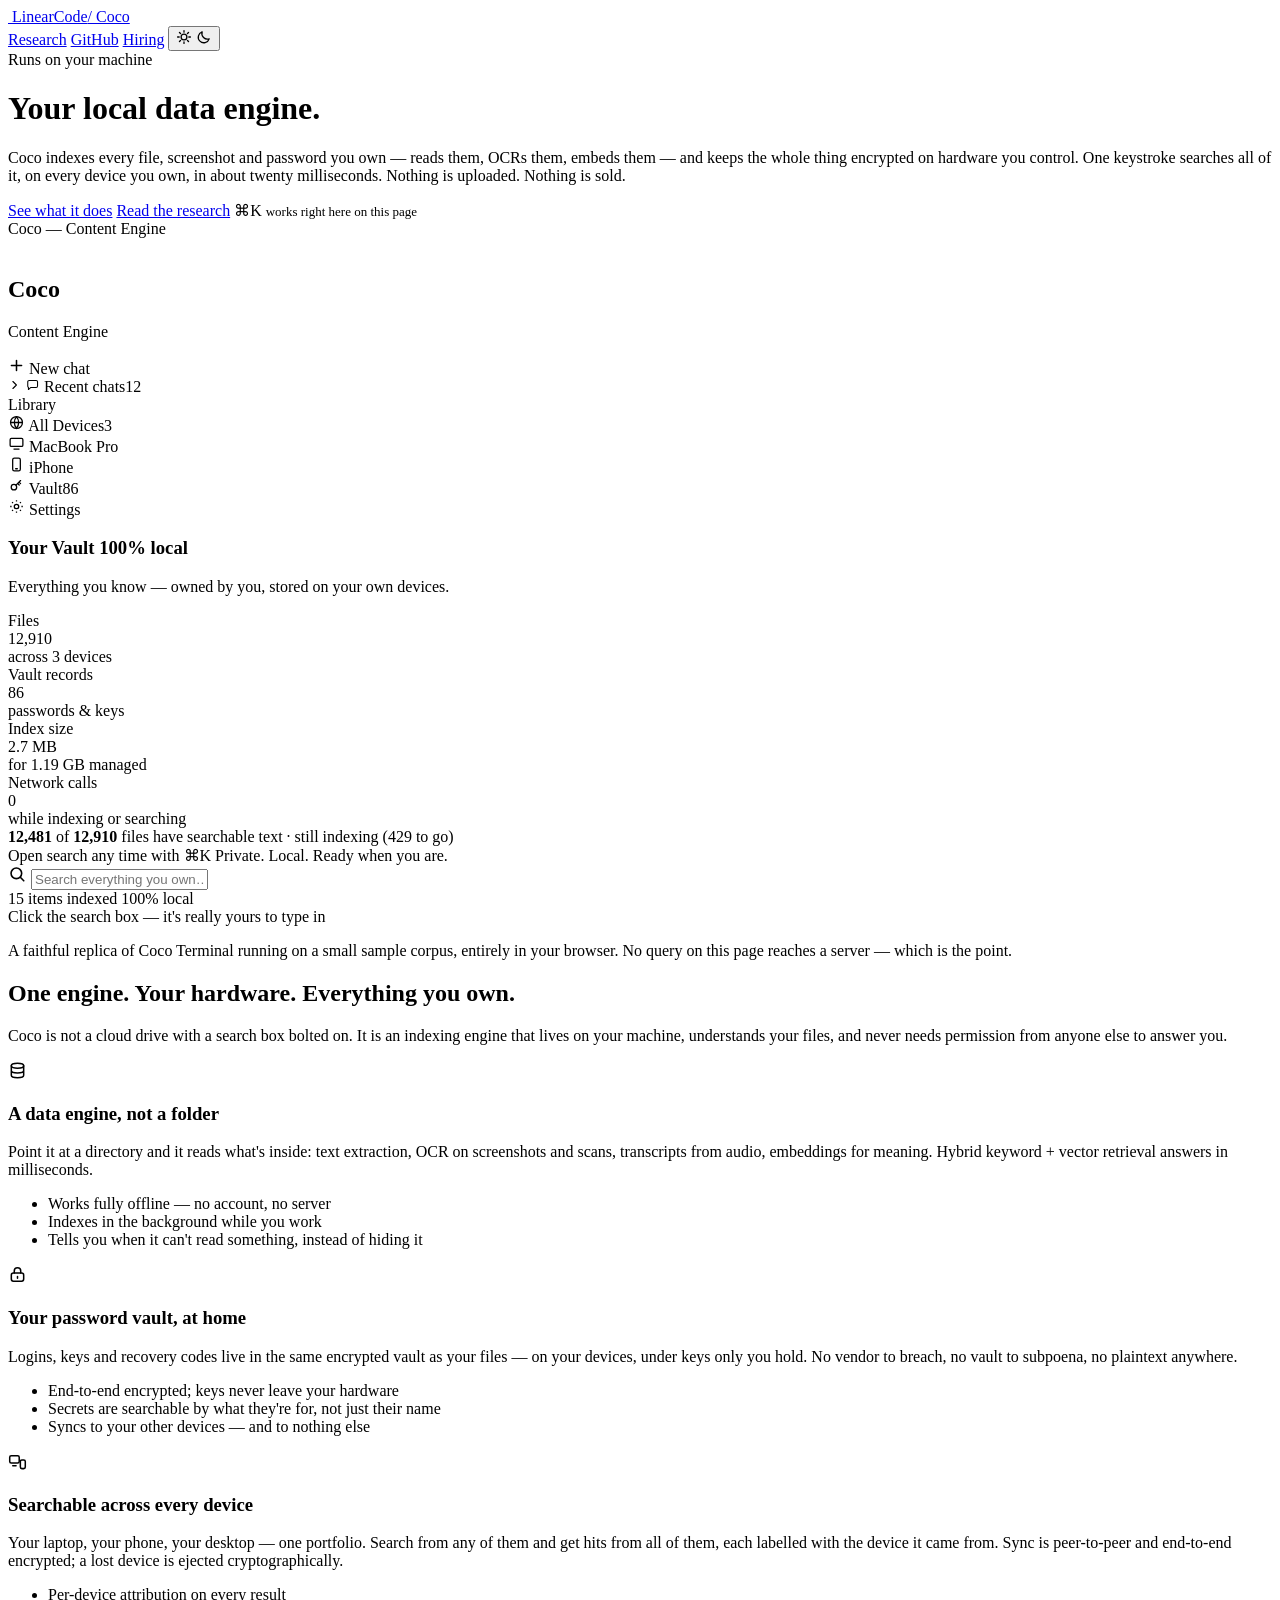
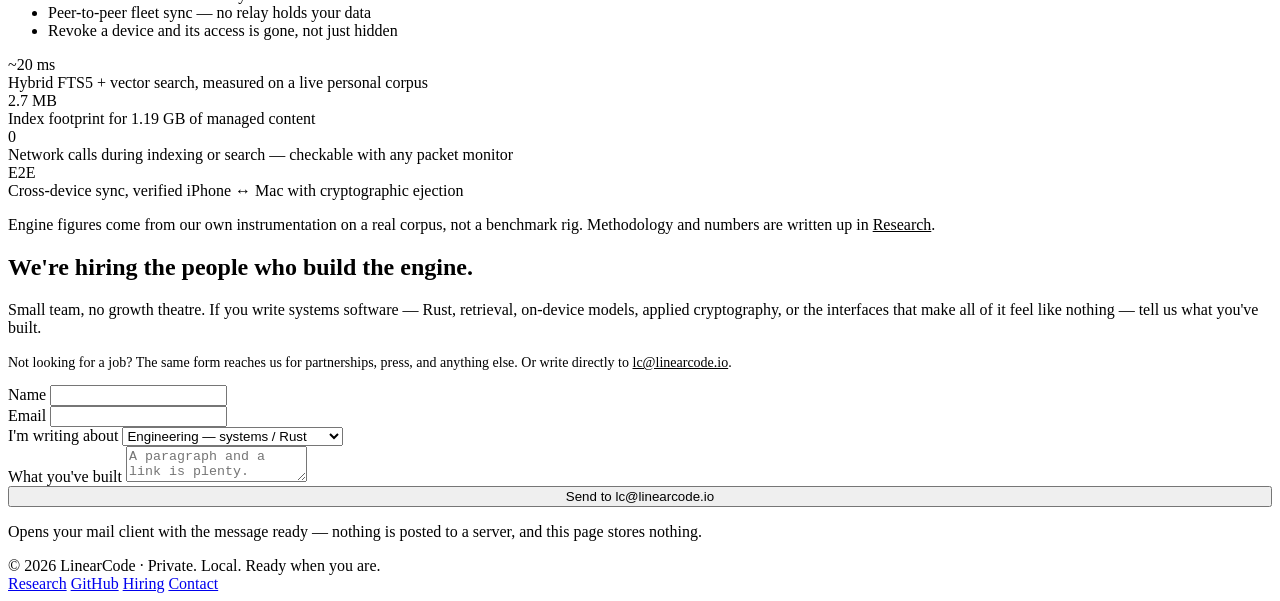
==== public/index.html @ c1c176a7 "feat(site): linearcode.io gateway for the Coco ecosystem Replaces the old consumer landing page (a b" ====
<!DOCTYPE html>
<html lang="en">

<head>
  <meta charset="UTF-8">
  <meta name="viewport" content="width=device-width, initial-scale=1">
  <title>LinearCode — Your local data engine</title>
  <meta name="description"
    content="Coco is a local data engine. It indexes every file, screenshot and password you own, keeps them in an encrypted vault on your own machines, and makes all of it searchable across every device you use. Nothing is uploaded.">

  <meta property="og:title" content="LinearCode — Your local data engine">
  <meta property="og:description"
    content="Every file, screenshot and password you own — encrypted on your machines, searchable across every device, in about 20 milliseconds. Nothing leaves.">
  <meta property="og:type" content="website">
  <meta property="og:url" content="https://linearcode.io/">
  <meta name="twitter:card" content="summary_large_image">
  <meta name="theme-color" content="#1c1c1e" media="(prefers-color-scheme: dark)">
  <meta name="theme-color" content="#f5f5f7" media="(prefers-color-scheme: light)">

  <link rel="icon" type="image/svg+xml" href="/logo.svg">
  <link rel="stylesheet" href="/styles.css">
</head>

<body>
  <header class="topbar">
    <div class="shell topbar-inner">
      <a class="brand" href="/">
        <span class="brand-tile"><img src="/logo.svg" alt=""></span>
        <span><span class="brand-name">LinearCode</span><span class="brand-sub hide-sm">/ Coco</span></span>
      </a>
      <nav class="topnav">
        <a href="/research.html">Research</a>
        <a href="https://github.com/linearcode" rel="noopener">GitHub</a>
        <a href="#hiring">Hiring</a>
        <button class="theme-toggle" id="themeToggle" type="button" aria-label="Switch colour theme">
          <svg class="icon-sun" width="16" height="16" viewBox="0 0 20 20" fill="none" stroke="currentColor"
            stroke-width="1.6" stroke-linecap="round">
            <circle cx="10" cy="10" r="3.6" />
            <path d="M10 2v2M10 16v2M2 10h2M16 10h2M4.3 4.3l1.4 1.4M14.3 14.3l1.4 1.4M15.7 4.3l-1.4 1.4M5.7 14.3l-1.4 1.4" />
          </svg>
          <svg class="icon-moon" width="16" height="16" viewBox="0 0 20 20" fill="none" stroke="currentColor"
            stroke-width="1.6" stroke-linecap="round" stroke-linejoin="round">
            <path d="M16.5 12.3A7 7 0 0 1 7.7 3.5a7 7 0 1 0 8.8 8.8Z" />
          </svg>
        </button>
      </nav>
    </div>
  </header>

  <main>
    <!-- ─────────────────────────── hero ─────────────────────────── -->
    <div class="shell hero">
      <span class="eyebrow"><span class="dot"></span>Runs on your machine</span>
      <h1>Your <span class="accent">local data engine</span>.</h1>
      <p class="hero-sub">
        Coco indexes every file, screenshot and password you own — reads them, OCRs them, embeds them —
        and keeps the whole thing encrypted on hardware you control. One keystroke searches all of it,
        on every device you own, in about twenty milliseconds. Nothing is uploaded. Nothing is sold.
      </p>
      <div class="hero-cta">
        <a class="btn btn-primary" href="#pillars">See what it does</a>
        <a class="btn btn-ghost" href="/research.html">Read the research</a>
        <span class="kbd">⌘K</span>
        <span style="font-size:13px;color:var(--fg-dim)">works right here on this page</span>
      </div>
    </div>

    <!-- ──────────────────── the demo (Coco Terminal) ──────────────────── -->
    <div class="shell" id="demo">
      <div class="window">
        <div class="titlebar">
          <div class="lights" aria-hidden="true"><i></i><i></i><i></i></div>
          <div class="titlebar-title">Coco — Content Engine</div>
          <div style="width:44px"></div>
        </div>

        <div class="app-body">
          <aside class="sidebar" aria-hidden="true">
            <div class="sidebar-head">
              <span class="sidebar-logo"><img src="/logo.svg" alt=""></span>
              <div>
                <h2>Coco</h2>
                <p>Content Engine</p>
              </div>
            </div>

            <div class="sidebar-nav">
              <div class="new-chat">
                <svg width="17" height="17" viewBox="0 0 20 20" fill="none" stroke="currentColor" stroke-width="1.8"
                  stroke-linecap="round">
                  <path d="M10 4v12M4 10h12" />
                </svg>
                <span>New chat</span>
              </div>

              <div class="sidebar-group">
                <div class="sidebar-section-label">
                  <svg width="14" height="14" viewBox="0 0 20 20" fill="none" stroke="currentColor" stroke-width="1.6"
                    stroke-linecap="round" stroke-linejoin="round">
                    <path d="m7 5 5 5-5 5" />
                  </svg>
                  <svg width="14" height="14" viewBox="0 0 20 20" fill="none" stroke="currentColor" stroke-width="1.5"
                    stroke-linejoin="round">
                    <path d="M16.5 11.5a2 2 0 0 1-2 2H7l-3.5 3v-3a2 2 0 0 1-1-2v-6a2 2 0 0 1 2-2h10a2 2 0 0 1 2 2z" />
                  </svg>
                  <span>Recent chats</span><span class="count">12</span>
                </div>
              </div>

              <div class="sidebar-group bordered">
                <div class="rail-label">Library</div>
                <div class="rail-item is-active">
                  <svg width="17" height="17" viewBox="0 0 20 20" fill="none" stroke="currentColor" stroke-width="1.5">
                    <circle cx="10" cy="10" r="7" />
                    <path d="M3 10h14M10 3a11 11 0 0 1 0 14 11 11 0 0 1 0-14" />
                  </svg>
                  <span>All Devices</span><span class="badge">3</span>
                </div>
                <div class="rail-item">
                  <svg width="17" height="17" viewBox="0 0 20 20" fill="none" stroke="currentColor" stroke-width="1.5"
                    stroke-linecap="round">
                    <rect x="2.5" y="4" width="15" height="9.5" rx="1.5" />
                    <path d="M7 16.5h6" />
                  </svg>
                  <span>MacBook Pro</span>
                </div>
                <div class="rail-item">
                  <svg width="17" height="17" viewBox="0 0 20 20" fill="none" stroke="currentColor" stroke-width="1.5"
                    stroke-linecap="round">
                    <rect x="5.5" y="2.5" width="9" height="15" rx="2" />
                    <path d="M9 15h2" />
                  </svg>
                  <span>iPhone</span>
                </div>
                <div class="rail-item">
                  <svg width="17" height="17" viewBox="0 0 20 20" fill="none" stroke="currentColor" stroke-width="1.5"
                    stroke-linecap="round">
                    <circle cx="7" cy="12" r="3.2" />
                    <path d="m9.4 9.6 5.4-5.4M13 6l1.8 1.8M11.4 7.6l1.8 1.8" />
                  </svg>
                  <span>Vault</span><span class="badge">86</span>
                </div>
              </div>

              <div class="sidebar-group bordered">
                <div class="rail-item is-dim">
                  <svg width="17" height="17" viewBox="0 0 20 20" fill="none" stroke="currentColor" stroke-width="1.5">
                    <circle cx="10" cy="10" r="2.6" />
                    <path d="M10 2.6v1.6M10 15.8v1.6M17.4 10h-1.6M4.2 10H2.6M15.2 4.8l-1.1 1.1M5.9 14.1l-1.1 1.1M15.2 15.2l-1.1-1.1M5.9 5.9 4.8 4.8" />
                  </svg>
                  <span>Settings</span>
                </div>
              </div>
            </div>
          </aside>

          <div class="pane">
            <div class="pane-head">
              <div>
                <h3>Your Vault <span class="pill"><span class="dot"></span>100% local</span></h3>
                <p>Everything you know — owned by you, stored on your own devices.</p>
              </div>
            </div>

            <div class="stat-grid">
              <div class="stat">
                <div class="k">Files</div>
                <div class="v">12,910</div>
                <div class="s">across 3 devices</div>
              </div>
              <div class="stat">
                <div class="k">Vault records</div>
                <div class="v">86</div>
                <div class="s">passwords &amp; keys</div>
              </div>
              <div class="stat">
                <div class="k">Index size</div>
                <div class="v">2.7 MB</div>
                <div class="s">for 1.19 GB managed</div>
              </div>
              <div class="stat">
                <div class="k">Network calls</div>
                <div class="v">0</div>
                <div class="s">while indexing or searching</div>
              </div>
            </div>

            <div class="index-strip">
              <span class="live" aria-hidden="true"></span>
              <span><b>12,481</b> of <b>12,910</b> files have searchable text</span>
              <span style="color:var(--fg-dim)">· still indexing (429 to go)</span>
            </div>

            <div class="hint-row">
              <span>Open search any time with <span class="kbd">⌘K</span></span>
              <span>Private. Local. Ready when you are.</span>
            </div>
          </div>

          <!-- omnibar overlay — the interactive part -->
          <div class="omni-backdrop">
            <div class="omni" role="combobox" aria-expanded="true" aria-haspopup="listbox" aria-label="Coco search demo">
              <div class="omni-input-row">
                <svg width="19" height="19" viewBox="0 0 20 20" fill="none" stroke="currentColor" stroke-width="1.7"
                  stroke-linecap="round">
                  <circle cx="8.8" cy="8.8" r="5.6" />
                  <path d="m13.2 13.2 3.4 3.4" />
                </svg>
                <input class="omni-input" id="omniInput" type="text" readonly autocomplete="off" spellcheck="false"
                  placeholder="Search everything you own…" aria-label="Search the demo corpus">
                <span class="caret" id="omniCaret" aria-hidden="true"></span>
              </div>
              <div class="omni-meta">
                <span id="omniCount">15 items indexed</span>
                <span id="omniLatency">100% local</span>
              </div>
              <div class="omni-results" id="omniResults" role="listbox" aria-label="Search results"></div>
            </div>
          </div>

          <div class="takeover-hint" id="takeoverHint">Click the search box — it's really yours to type in</div>
        </div>
      </div>
      <p class="footnote">
        A faithful replica of Coco Terminal running on a small sample corpus, entirely in your browser.
        No query on this page reaches a server — which is the point.
      </p>
    </div>

    <!-- ─────────────────────────── pillars ─────────────────────────── -->
    <section id="pillars">
      <div class="shell">
        <div class="section-head">
          <h2>One engine. Your hardware. Everything you own.</h2>
          <p>
            Coco is not a cloud drive with a search box bolted on. It is an indexing engine that lives on
            your machine, understands your files, and never needs permission from anyone else to answer you.
          </p>
        </div>

        <div class="pillars">
          <article class="card">
            <span class="card-icon">
              <svg width="19" height="19" viewBox="0 0 20 20" fill="none" stroke="currentColor" stroke-width="1.6"
                stroke-linecap="round" stroke-linejoin="round">
                <ellipse cx="10" cy="5" rx="6.5" ry="2.6" />
                <path d="M3.5 5v10c0 1.4 2.9 2.6 6.5 2.6s6.5-1.2 6.5-2.6V5M3.5 10c0 1.4 2.9 2.6 6.5 2.6s6.5-1.2 6.5-2.6" />
              </svg>
            </span>
            <h3>A data engine, not a folder</h3>
            <p>
              Point it at a directory and it reads what's inside: text extraction, OCR on screenshots and
              scans, transcripts from audio, embeddings for meaning. Hybrid keyword&nbsp;+&nbsp;vector
              retrieval answers in milliseconds.
            </p>
            <ul>
              <li>Works fully offline — no account, no server</li>
              <li>Indexes in the background while you work</li>
              <li>Tells you when it can't read something, instead of hiding it</li>
            </ul>
          </article>

          <article class="card">
            <span class="card-icon">
              <svg width="19" height="19" viewBox="0 0 20 20" fill="none" stroke="currentColor" stroke-width="1.6"
                stroke-linecap="round" stroke-linejoin="round">
                <rect x="3.5" y="8.5" width="13" height="8.5" rx="2.2" />
                <path d="M6.6 8.5V6.2a3.4 3.4 0 0 1 6.8 0v2.3M10 12v2" />
              </svg>
            </span>
            <h3>Your password vault, at home</h3>
            <p>
              Logins, keys and recovery codes live in the same encrypted vault as your files — on your
              devices, under keys only you hold. No vendor to breach, no vault to subpoena, no plaintext
              anywhere.
            </p>
            <ul>
              <li>End-to-end encrypted; keys never leave your hardware</li>
              <li>Secrets are searchable by what they're for, not just their name</li>
              <li>Syncs to your other devices — and to nothing else</li>
            </ul>
          </article>

          <article class="card">
            <span class="card-icon">
              <svg width="19" height="19" viewBox="0 0 20 20" fill="none" stroke="currentColor" stroke-width="1.6"
                stroke-linecap="round" stroke-linejoin="round">
                <rect x="1.8" y="4" width="10" height="7.5" rx="1.6" />
                <rect x="13" y="8.5" width="5.2" height="9" rx="1.6" />
                <path d="M5 14.5h3.5" />
              </svg>
            </span>
            <h3>Searchable across every device</h3>
            <p>
              Your laptop, your phone, your desktop — one portfolio. Search from any of them and get hits
              from all of them, each labelled with the device it came from. Sync is peer-to-peer and
              end-to-end encrypted; a lost device is ejected cryptographically.
            </p>
            <ul>
              <li>Per-device attribution on every result</li>
              <li>Peer-to-peer fleet sync — no relay holds your data</li>
              <li>Revoke a device and its access is gone, not just hidden</li>
            </ul>
          </article>
        </div>

        <div class="proof">
          <div class="proof-item">
            <div class="v">~20 ms</div>
            <div class="k">Hybrid FTS5&nbsp;+&nbsp;vector search, measured on a live personal corpus</div>
          </div>
          <div class="proof-item">
            <div class="v">2.7 MB</div>
            <div class="k">Index footprint for 1.19&nbsp;GB of managed content</div>
          </div>
          <div class="proof-item">
            <div class="v">0</div>
            <div class="k">Network calls during indexing or search — checkable with any packet monitor</div>
          </div>
          <div class="proof-item">
            <div class="v">E2E</div>
            <div class="k">Cross-device sync, verified iPhone&nbsp;↔&nbsp;Mac with cryptographic ejection</div>
          </div>
        </div>
        <p class="footnote">
          Engine figures come from our own instrumentation on a real corpus, not a benchmark rig.
          Methodology and numbers are written up in <a href="/research.html" style="color:var(--fg-secondary)">Research</a>.
        </p>
      </div>
    </section>

    <!-- ─────────────────────────── hiring ─────────────────────────── -->
    <section id="hiring" style="padding-top:0">
      <div class="shell">
        <div class="contact">
          <div>
            <div class="section-head">
              <h2>We're hiring the people who build the engine.</h2>
              <p>
                Small team, no growth theatre. If you write systems software — Rust, retrieval, on-device
                models, applied cryptography, or the interfaces that make all of it feel like nothing —
                tell us what you've built.
              </p>
            </div>
            <p style="margin-top:18px;font-size:14px;color:var(--fg-secondary)">
              Not looking for a job? The same form reaches us for partnerships, press, and anything else.
              Or write directly to
              <a class="mono" href="mailto:lc@linearcode.io" style="color:var(--fg-primary)">lc@linearcode.io</a>.
            </p>
          </div>

          <form id="contactForm" novalidate>
            <div class="field-row">
              <div class="field">
                <label for="name">Name</label>
                <input id="name" name="name" type="text" autocomplete="name" required>
              </div>
              <div class="field">
                <label for="email">Email</label>
                <input id="email" name="email" type="email" autocomplete="email" required>
              </div>
            </div>
            <div class="field">
              <label for="role">I'm writing about</label>
              <select id="role" name="role">
                <option>Engineering — systems / Rust</option>
                <option>Engineering — retrieval &amp; models</option>
                <option>Engineering — client &amp; interface</option>
                <option>Security &amp; cryptography</option>
                <option>Something else</option>
              </select>
            </div>
            <div class="field">
              <label for="message">What you've built</label>
              <textarea id="message" name="message" placeholder="A paragraph and a link is plenty."></textarea>
            </div>
            <button class="btn btn-primary" type="submit" style="width:100%;justify-content:center">
              Send to lc@linearcode.io
            </button>
            <p class="form-note">
              Opens your mail client with the message ready — nothing is posted to a server, and this page
              stores nothing.
            </p>
          </form>
        </div>
      </div>
    </section>
  </main>

  <footer>
    <div class="shell footer-inner">
      <span>© 2026 LinearCode · Private. Local. Ready when you are.</span>
      <nav class="footer-links">
        <a href="/research.html">Research</a>
        <a href="https://github.com/linearcode" rel="noopener">GitHub</a>
        <a href="#hiring">Hiring</a>
        <a href="mailto:lc@linearcode.io">Contact</a>
      </nav>
    </div>
  </footer>

  <script src="/demo.js"></script>
</body>

</html>
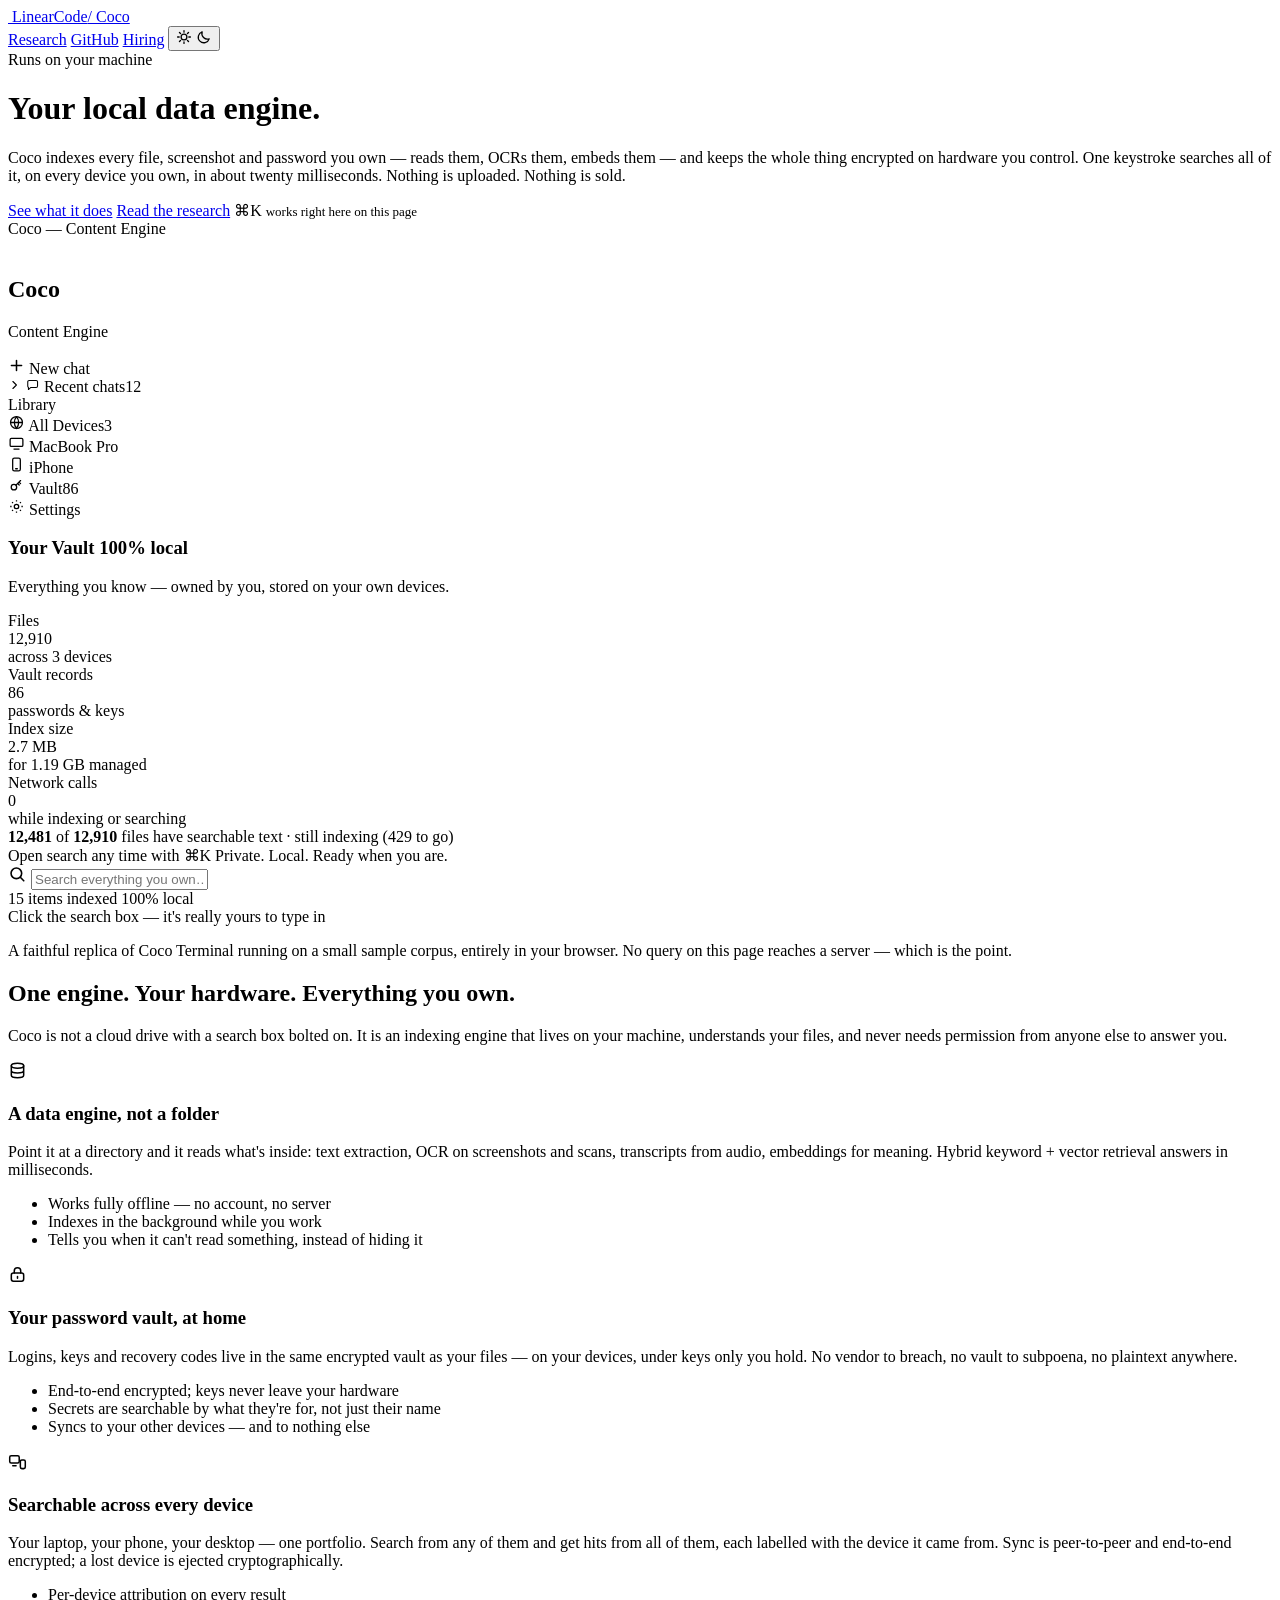
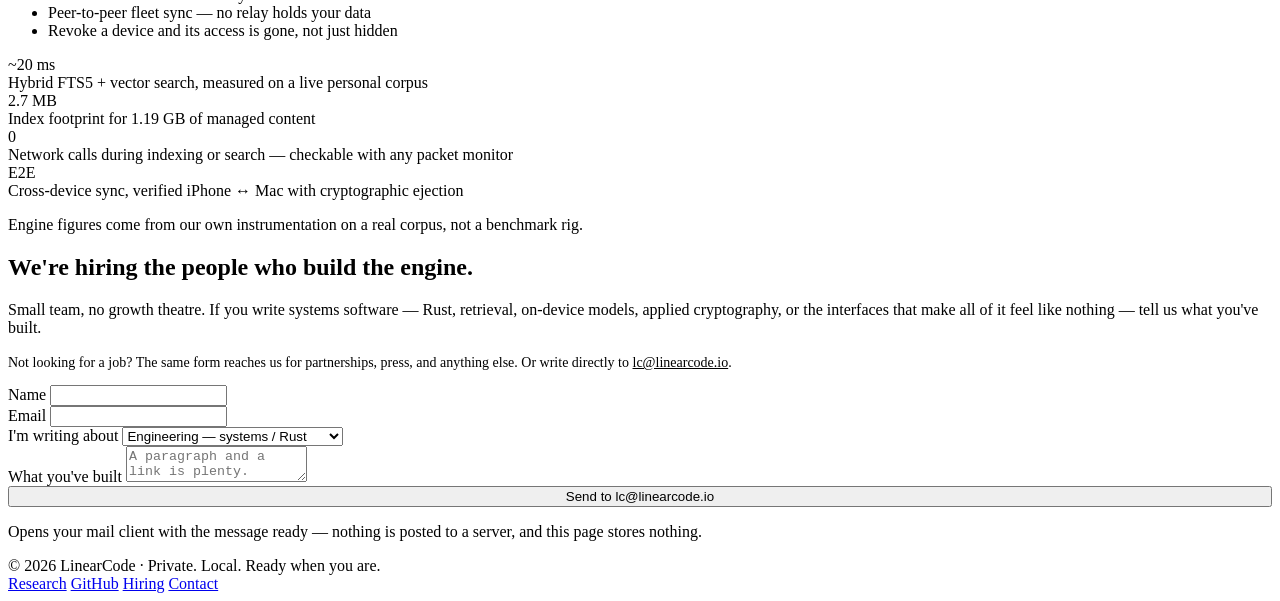
==== commit a29b3a3b: "feat(site): publish research from Markdown, not hand-written HTML Articles are authored as Jekyll po" ====
--- a/public/index.html
+++ b/public/index.html
@@ -29,7 +29,7 @@
         <span><span class="brand-name">LinearCode</span><span class="brand-sub hide-sm">/ Coco</span></span>
       </a>
       <nav class="topnav">
-        <a href="/research.html">Research</a>
+        <a href="/research/">Research</a>
         <a href="https://github.com/linearcode" rel="noopener">GitHub</a>
         <a href="#hiring">Hiring</a>
         <button class="theme-toggle" id="themeToggle" type="button" aria-label="Switch colour theme">
@@ -59,7 +59,7 @@
       </p>
       <div class="hero-cta">
         <a class="btn btn-primary" href="#pillars">See what it does</a>
-        <a class="btn btn-ghost" href="/research.html">Read the research</a>
+        <a class="btn btn-ghost" href="/research/">Read the research</a>
         <span class="kbd">⌘K</span>
         <span style="font-size:13px;color:var(--fg-dim)">works right here on this page</span>
       </div>
@@ -324,7 +324,6 @@
         </div>
         <p class="footnote">
           Engine figures come from our own instrumentation on a real corpus, not a benchmark rig.
-          Methodology and numbers are written up in <a href="/research.html" style="color:var(--fg-secondary)">Research</a>.
         </p>
       </div>
     </section>
@@ -391,7 +390,7 @@
     <div class="shell footer-inner">
       <span>© 2026 LinearCode · Private. Local. Ready when you are.</span>
       <nav class="footer-links">
-        <a href="/research.html">Research</a>
+        <a href="/research/">Research</a>
         <a href="https://github.com/linearcode" rel="noopener">GitHub</a>
         <a href="#hiring">Hiring</a>
         <a href="mailto:lc@linearcode.io">Contact</a>
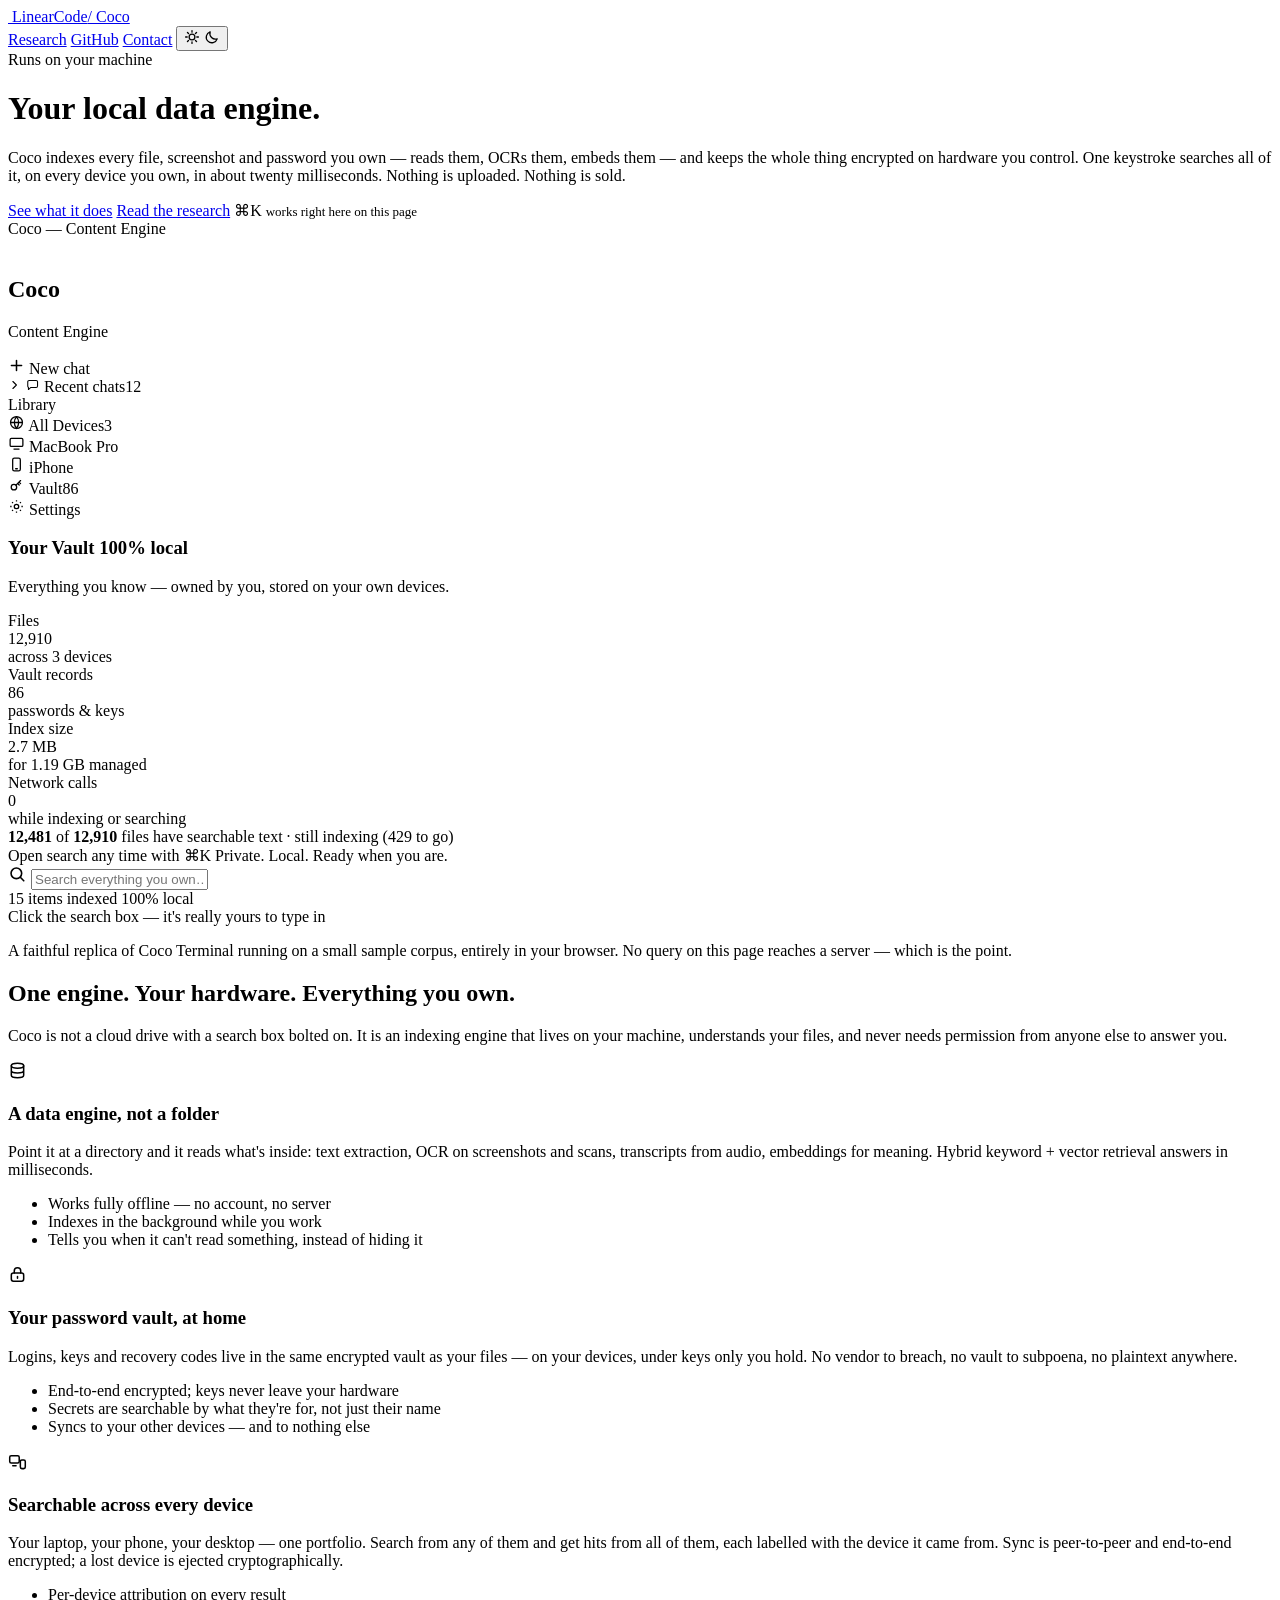
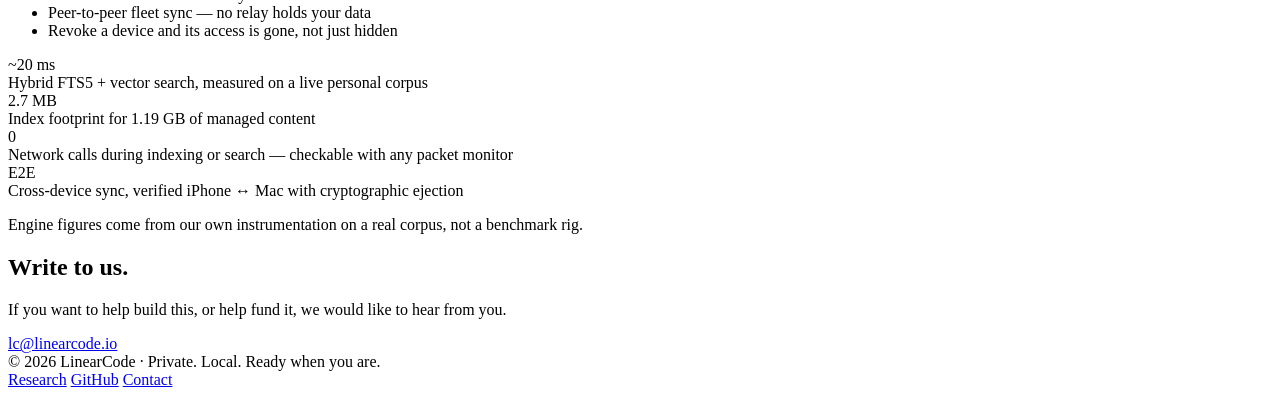
==== commit a626c72b: "feat(site): hiring becomes contact, and the form becomes an address Renamed throughout — nav, footer" ====
--- a/public/index.html
+++ b/public/index.html
@@ -14,6 +14,12 @@
   <meta property="og:type" content="website">
   <meta property="og:url" content="https://linearcode.io/">
   <meta name="twitter:card" content="summary_large_image">
+  <meta property="og:image" content="https://linearcode.io/og-image.png">
+  <meta property="og:image:width" content="1200">
+  <meta property="og:image:height" content="630">
+  <meta property="og:image:alt"
+    content="The Coco omnibar mid-search: a statement PDF, a vault credential, and an OCR'd receipt from a linked iPhone.">
+  <meta name="twitter:image" content="https://linearcode.io/og-image.png">
   <meta name="theme-color" content="#1c1c1e" media="(prefers-color-scheme: dark)">
   <meta name="theme-color" content="#f5f5f7" media="(prefers-color-scheme: light)">
 
@@ -30,8 +36,8 @@
       </a>
       <nav class="topnav">
         <a href="/research/">Research</a>
-        <a href="https://github.com/linearcode" rel="noopener">GitHub</a>
-        <a href="#hiring">Hiring</a>
+        <a href="https://github.com/LinearCode-io" rel="noopener">GitHub</a>
+        <a href="#contact">Contact</a>
         <button class="theme-toggle" id="themeToggle" type="button" aria-label="Switch colour theme">
           <svg class="icon-sun" width="16" height="16" viewBox="0 0 20 20" fill="none" stroke="currentColor"
             stroke-width="1.6" stroke-linecap="round">
@@ -328,59 +334,17 @@
       </div>
     </section>
 
-    <!-- ─────────────────────────── hiring ─────────────────────────── -->
-    <section id="hiring" style="padding-top:0">
+    <!-- ─────────────────────────── contact ─────────────────────────── -->
+    <section id="contact" style="padding-top:0">
       <div class="shell">
         <div class="contact">
-          <div>
-            <div class="section-head">
-              <h2>We're hiring the people who build the engine.</h2>
-              <p>
-                Small team, no growth theatre. If you write systems software — Rust, retrieval, on-device
-                models, applied cryptography, or the interfaces that make all of it feel like nothing —
-                tell us what you've built.
-              </p>
-            </div>
-            <p style="margin-top:18px;font-size:14px;color:var(--fg-secondary)">
-              Not looking for a job? The same form reaches us for partnerships, press, and anything else.
-              Or write directly to
-              <a class="mono" href="mailto:lc@linearcode.io" style="color:var(--fg-primary)">lc@linearcode.io</a>.
+          <div class="section-head">
+            <h2>Write to us.</h2>
+            <p>
+              If you want to help build this, or help fund it, we would like to hear from you.
             </p>
           </div>
-
-          <form id="contactForm" novalidate>
-            <div class="field-row">
-              <div class="field">
-                <label for="name">Name</label>
-                <input id="name" name="name" type="text" autocomplete="name" required>
-              </div>
-              <div class="field">
-                <label for="email">Email</label>
-                <input id="email" name="email" type="email" autocomplete="email" required>
-              </div>
-            </div>
-            <div class="field">
-              <label for="role">I'm writing about</label>
-              <select id="role" name="role">
-                <option>Engineering — systems / Rust</option>
-                <option>Engineering — retrieval &amp; models</option>
-                <option>Engineering — client &amp; interface</option>
-                <option>Security &amp; cryptography</option>
-                <option>Something else</option>
-              </select>
-            </div>
-            <div class="field">
-              <label for="message">What you've built</label>
-              <textarea id="message" name="message" placeholder="A paragraph and a link is plenty."></textarea>
-            </div>
-            <button class="btn btn-primary" type="submit" style="width:100%;justify-content:center">
-              Send to lc@linearcode.io
-            </button>
-            <p class="form-note">
-              Opens your mail client with the message ready — nothing is posted to a server, and this page
-              stores nothing.
-            </p>
-          </form>
+          <a class="contact-email mono" href="mailto:lc@linearcode.io">lc@linearcode.io</a>
         </div>
       </div>
     </section>
@@ -391,9 +355,8 @@
       <span>© 2026 LinearCode · Private. Local. Ready when you are.</span>
       <nav class="footer-links">
         <a href="/research/">Research</a>
-        <a href="https://github.com/linearcode" rel="noopener">GitHub</a>
-        <a href="#hiring">Hiring</a>
-        <a href="mailto:lc@linearcode.io">Contact</a>
+        <a href="https://github.com/LinearCode-io" rel="noopener">GitHub</a>
+        <a href="#contact">Contact</a>
       </nav>
     </div>
   </footer>
